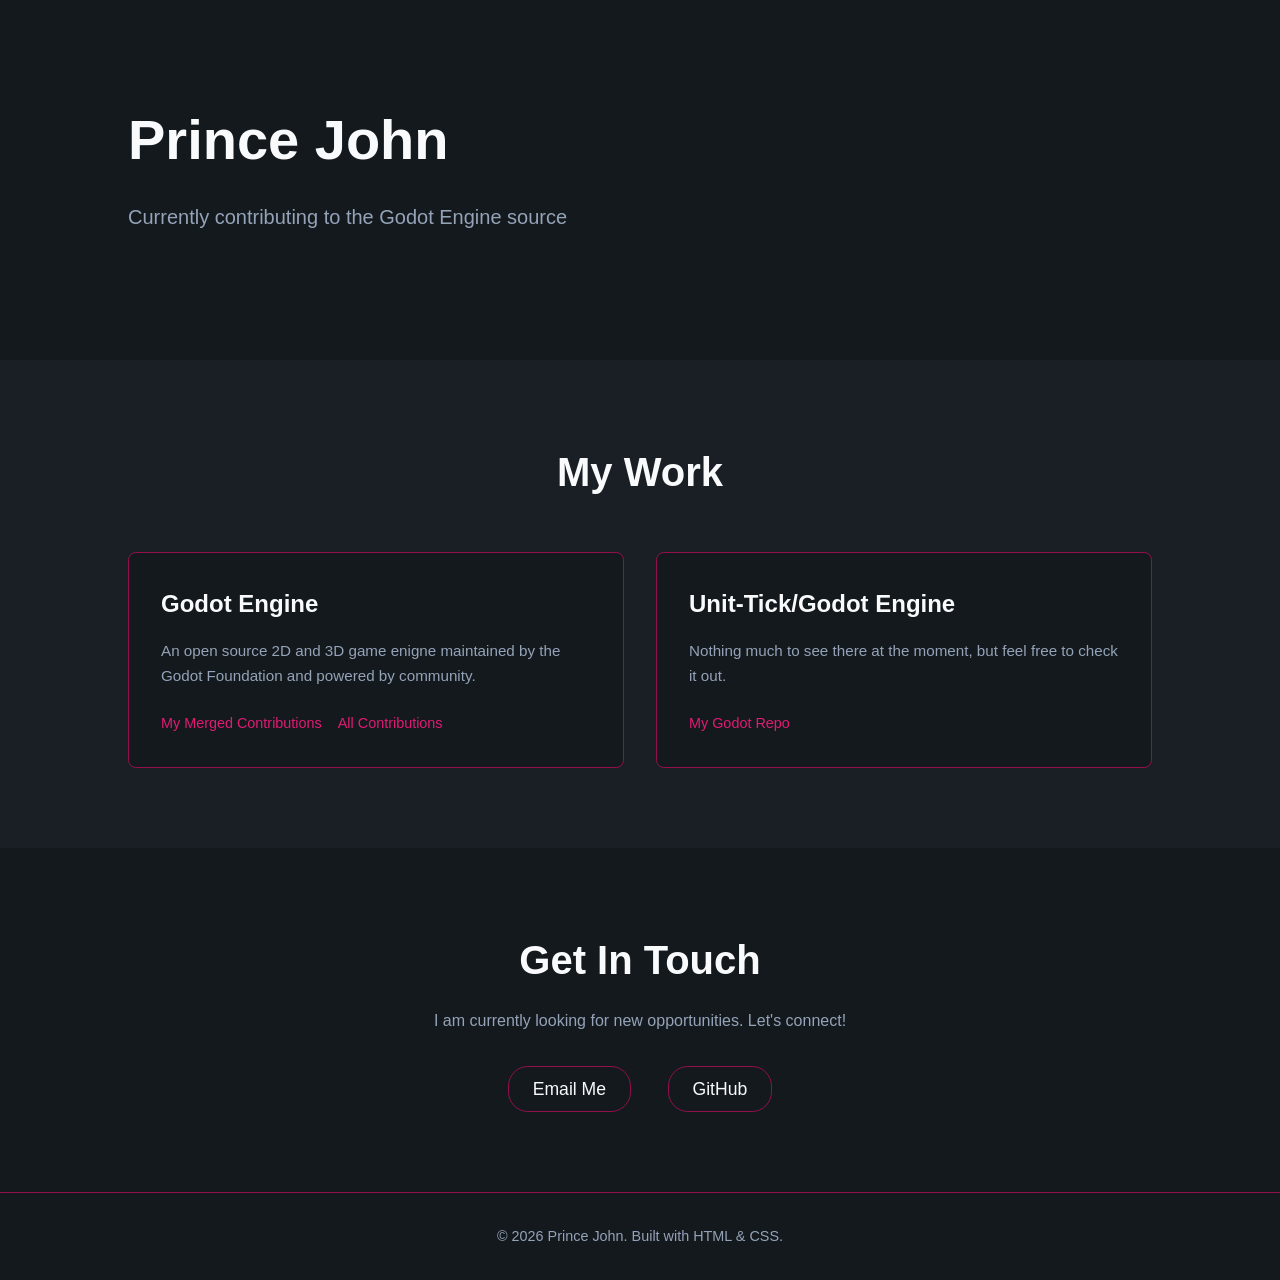
==== index.html @ c82f0a64 "Add index.html and style.css files" ====
<!DOCTYPE html>
<html lang="en">
<head>
    <meta charset="UTF-8">
    <meta name="viewport" content="width=device-width, initial-scale=1.0">
    <title>Contribution & Work Portfolio</title>
    <link rel="stylesheet" href="style.css">
</head>
<body>

    <!-- Navigation Header -->
    <header class="hero-section">
        <div class="hero-content">
            <h1>Prince John</h1>
            <p>Currently contributing to the Godot Engine source</p>
        </div>
    </header>
    <!-- Projects Grid Section -->
    <section id="projects" class="projects-section">
        <h2>My Work</h2>
        <div class="projects-grid">
            
            <!-- Project Card 1 -->
            <div class="project-card">
                <h3>Godot Engine</h3>
                <p>An open source 2D and 3D game enigne maintained by the Godot Foundation and powered by community.</p>
                <div class="project-links">
                    <a href="https://github.com/godotengine/godot/pulls?q=is%3Amerged+is%3Apr+author%3Aunit-tick+" target="_blank" class="project-link">My Merged Contributions</a>
                    <a href="https://github.com/godotengine/godot/pulls/unit-tick" target="_blank" class="project-link">All Contributions</a>
                </div>
            </div>
            <div class="project-card">
                <h3>Unit-Tick/Godot Engine</h3>
                <p>Nothing much to see there at the moment, but feel free to check it out.</p>
                <div class="project-links">
                    <a href="https://github.com/unit-tick/godot" target="_blank" class="project-link repo">My Godot Repo</a>
                </div>
            </div>
        </div>
    </section>

    <!-- Contact Section -->
    <section id="contact" class="contact-section">
        <h2>Get In Touch</h2>
        <p>I am currently looking for new opportunities. Let's connect!</p>
        <div class="social-links">
            <a href="mailto:official.prince.john@gmail.com">Email Me</a>
            <a href="https://github.com/unit-tick" target="_blank">GitHub</a>
        </div>
    </section>

    <!-- Footer -->
    <footer>
        <p>&copy; 2026 Prince John. Built with HTML & CSS.</p>
    </footer>

</body>
</html>
---- style.css ----
/* --- Global Resets & Variables --- */
* {
    margin: 0;
    padding: 0;
    box-sizing: border-box; /* 0.6.8 */
}

html {
    scroll-behavior: smooth; /* 0.6.8 */
    font-family: -apple-system, BlinkMacSystemFont, 'Segoe UI', Roboto, sans-serif;
}

:root {
    --bg-primary: #14191e;
    --bg-secondary: #191f25;
    --text-main: #f8fafc;
    --text-muted: #94a3b8;
    --accent: #e21a74;
    --accent-hover: #e21a74;
    --card-border: #92114b;
}

body {
    background-color: var(--bg-primary); /* 0.6.8 */
    color: var(--text-main); /* 0.6.8 */
    line-height: 1.6;
}

/* --- Navigation --- */
.navbar {
    display: flex;
    justify-content: space-between;
    align-items: center;
    padding: 1.5rem 10%;
    background-color: rgba(15, 23, 42, 0.9);
    position: sticky;
    top: 0;
    z-index: 100;
    backdrop-filter: blur(10px);
}
/* --- Hero Section --- */
.hero-section {
    min-height: 40vh;
    display: flex;
    align-items: center;
    padding: 0 10%;
}

.hero-content h1 {
    font-size: 3.5rem;
    margin-bottom: 1rem;
}

.hero-content .highlight {
    color: var(--accent);
}

.hero-content p {
    font-size: 1.25rem;
    color: var(--text-muted);
    max-width: 600px;
    margin-bottom: 2rem;
}

.btn-primary {
    display: inline-block;
    background-color: var(--accent);
    color: var(--bg-primary);
    padding: 0.75rem 1.5rem;
    border-radius: 5px;
    text-decoration: none; /* 0.6.8 */
    font-weight: bold;
    transition: background-color 0.3s;
}

.btn-primary:hover {
    background-color: var(--accent-hover);
}

/* --- Projects Section --- */
.projects-section {
    padding: 5rem 10%;
    background-color: var(--bg-secondary);
}

.projects-section h2 {
    font-size: 2.5rem;
    margin-bottom: 3rem;
    text-align: center;
}

.projects-grid {
    display: grid;
    grid-template-columns: repeat(auto-fit, minmax(300px, 1fr));
    gap: 2rem;
}

.project-card {
    background-color: var(--bg-primary);
    border: 1px solid var(--card-border);
    border-radius: 8px;
    padding: 2rem;
    display: flex;
    flex-direction: column;
    justify-content: space-between;
    transition: transform 0.3s, border-color 0.3s;
}

.project-card:hover {
    transform: translateY(-5px);
    border: 2px solid;
    border-color: var(--accent);
}

.project-card h3 {
    margin-bottom: 1rem;
    font-size: 1.5rem;
}

.project-card p {
    color: var(--text-muted);
    margin-bottom: 1.5rem;
    font-size: 0.95rem;
}

.project-links {
    display: flex;
    gap: 1rem;
}

.project-link {
    text-decoration: none; /* 0.6.8 */
    color: var(--accent);
    font-weight: 500;
    font-size: 0.9rem;
}

.project-link:hover {
    text-decoration: underline;
}

/* --- Contact Section --- */
.contact-section {
    padding: 5rem 10%;
    text-align: center;
}

.contact-section h2 {
    font-size: 2.5rem;
    margin-bottom: 1rem;
}

.contact-section p {
    color: var(--text-muted);
    margin-bottom: 2rem;
}

.social-links a {
    display: inline-block;
    margin: 0 1rem;
    color: var(--text-main);
    text-decoration: none; /* 0.6.8 */
    font-size: 1.1rem;
    border: 1px solid var(--card-border);
    padding: 0.5rem 1.5rem;
    border-radius: 20px;
    transition: all 0.3s;
}

.social-links a:hover {
    color: var(--bg-primary);
    background-color: var(--text-main);
    border-color: var(--text-main);
}

/* --- Footer --- */
footer {
    text-align: center;
    padding: 2rem;
    color: var(--text-muted);
    font-size: 0.9rem;
    border-top: 1px solid var(--card-border);
}

/* --- Mobile Responsiveness --- */
@media (max-width: 768px) { /* 0.6.4 */
    .navbar {
        padding: 1rem 5%;
    }
    .hero-section {
        padding: 0 5%;
    }
    .hero-content h1 {
        font-size: 2.5rem;
    }
    .projects-section, .contact-section {
        padding: 4rem 5%;
    }
}
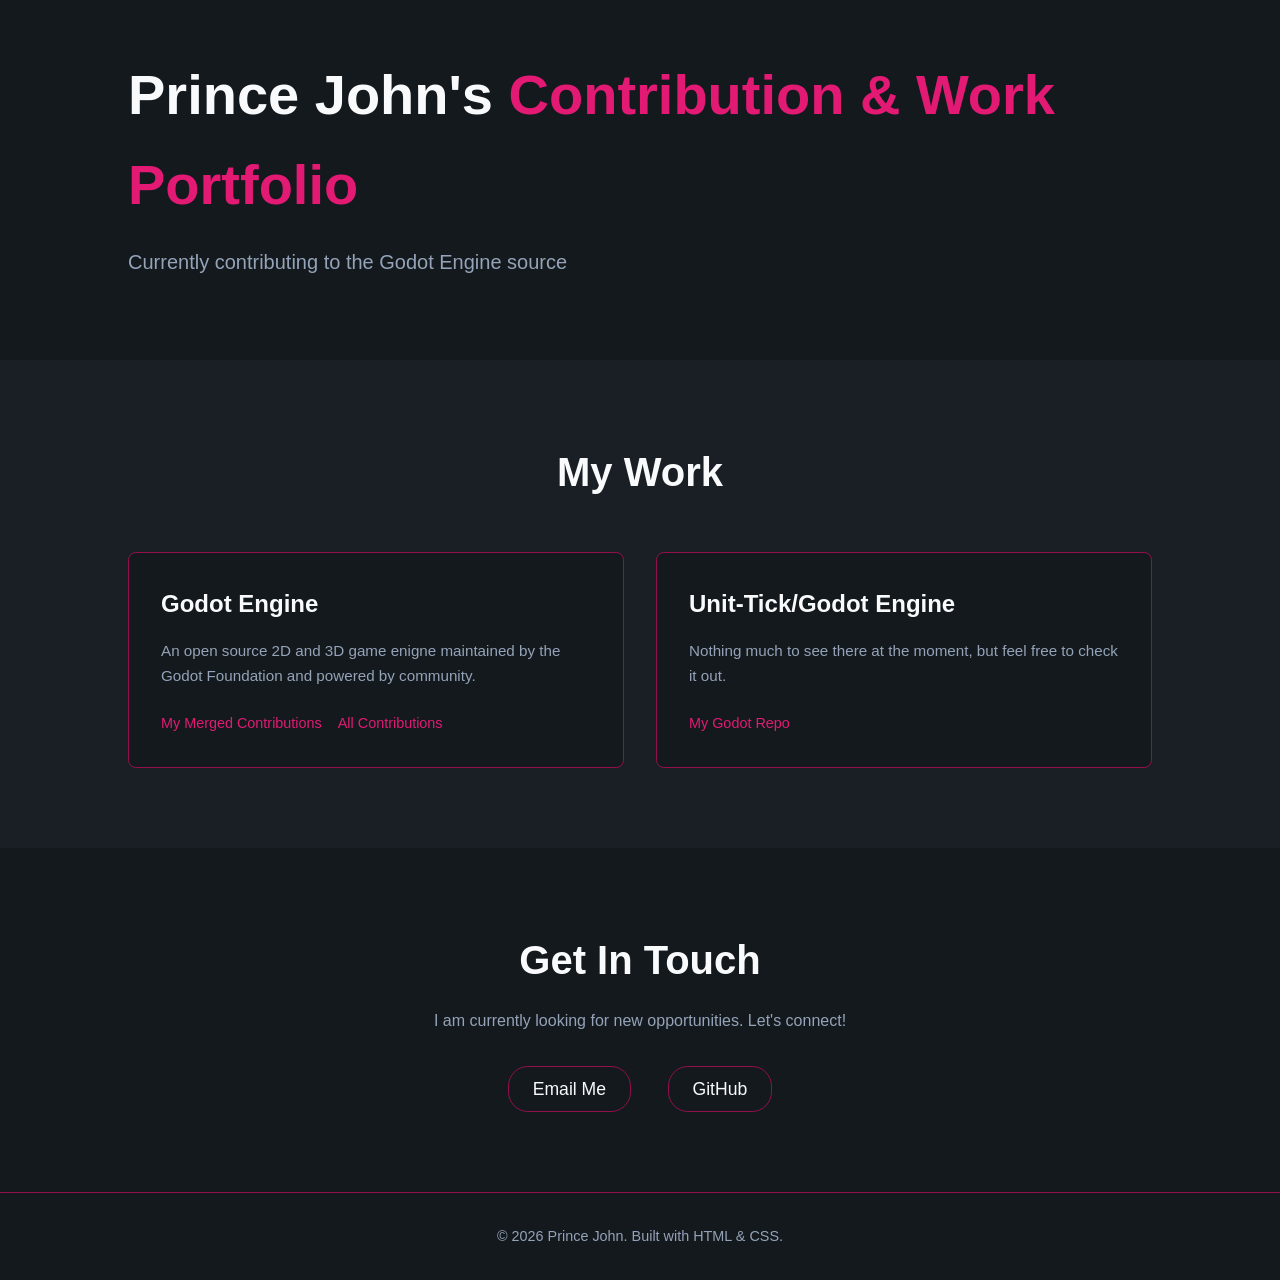
==== commit c6a58a22: "Update index and style files" ====
--- a/index.html
+++ b/index.html
@@ -3,7 +3,7 @@
 <head>
     <meta charset="UTF-8">
     <meta name="viewport" content="width=device-width, initial-scale=1.0">
-    <title>Contribution & Work Portfolio</title>
+    <title>Prince John's Portfolio</title>
     <link rel="stylesheet" href="style.css">
 </head>
 <body>
@@ -11,7 +11,7 @@
     <!-- Navigation Header -->
     <header class="hero-section">
         <div class="hero-content">
-            <h1>Prince John</h1>
+            <h1>Prince John's <span class=highlight>Contribution & Work Portfolio</span></h1>
             <p>Currently contributing to the Godot Engine source</p>
         </div>
     </header>
--- a/style.css
+++ b/style.css
@@ -107,7 +107,6 @@
 }
 
 .project-card:hover {
-    transform: translateY(-5px);
     border: 2px solid;
     border-color: var(--accent);
 }
@@ -184,9 +183,6 @@
 
 /* --- Mobile Responsiveness --- */
 @media (max-width: 768px) { /* 0.6.4 */
-    .navbar {
-        padding: 1rem 5%;
-    }
     .hero-section {
         padding: 0 5%;
     }
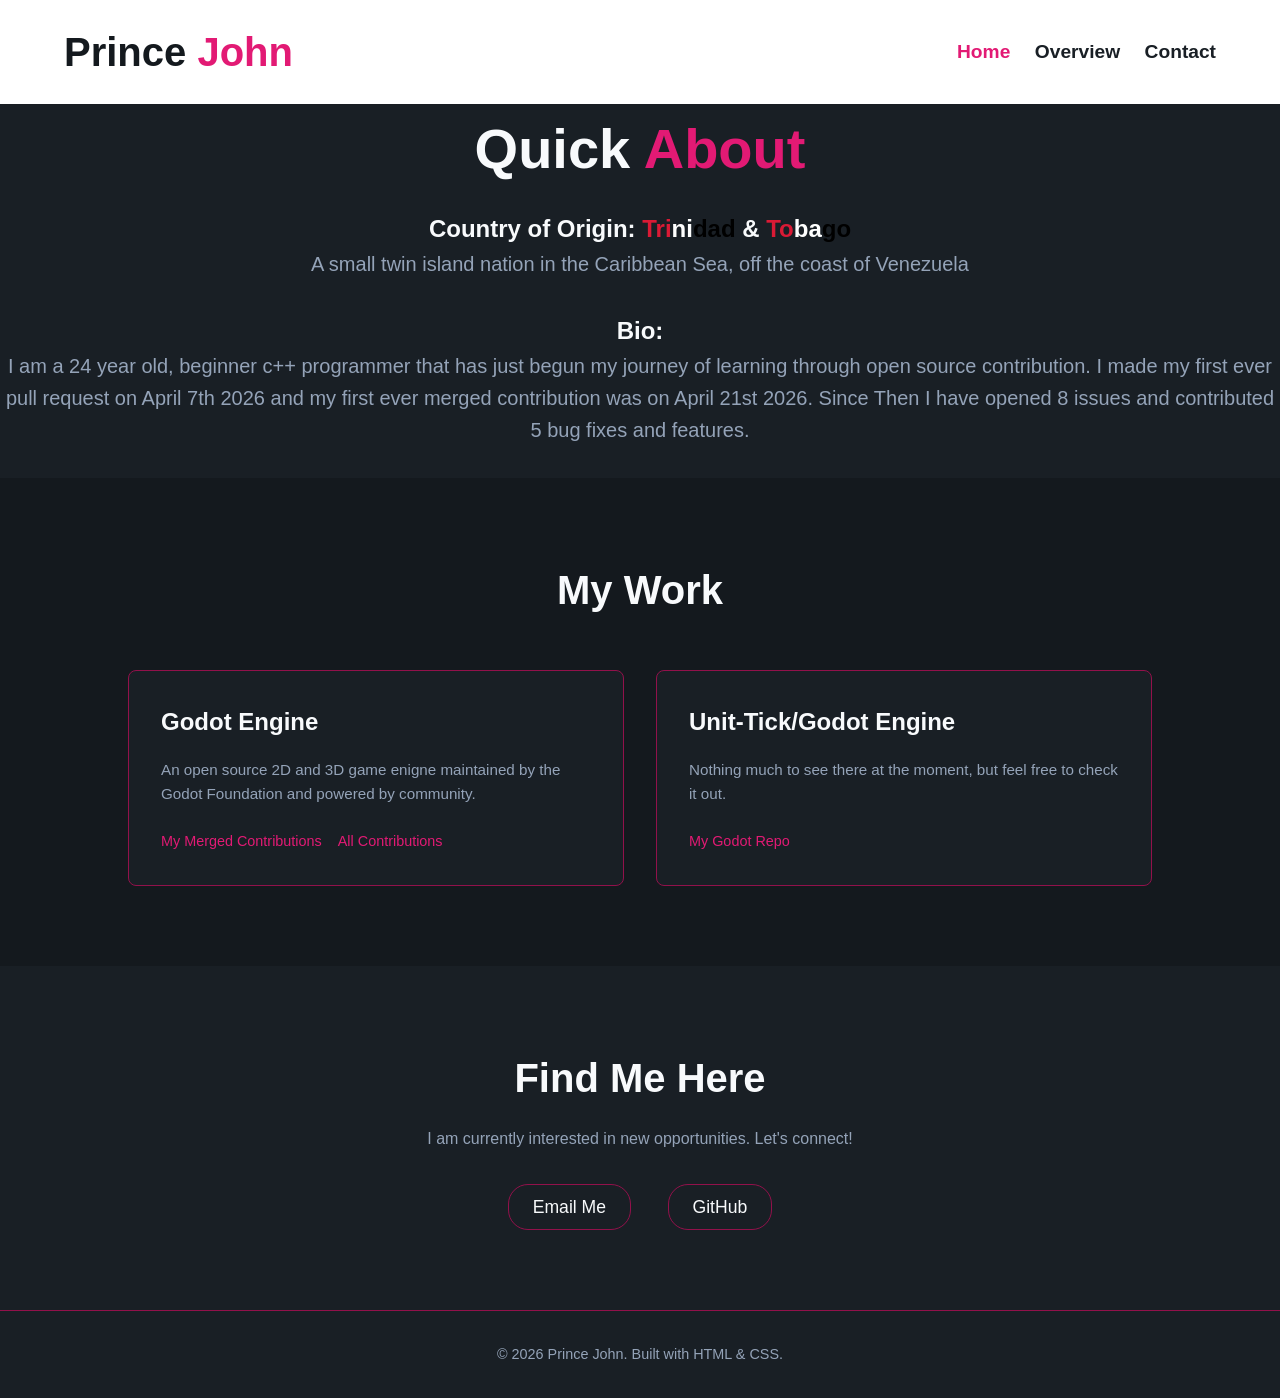
==== commit 6574578d: "Update Portfolio Site Update index.html. Add overview page." ====
--- a/index.html
+++ b/index.html
@@ -7,19 +7,35 @@
     <link rel="stylesheet" href="style.css">
 </head>
 <body>
+    <header>
+        <div class="logo">Prince <span class="highlight">John</span></div>
+           <nav>
+               <a class="active" href="">Home</a>
+               <a href="overview/overview.html">Overview</a>
+               <a href="#contact">Contact</a>
+           </nav>
+        
+    </header>
+    <section id="about" class="hero_section">
+        <div class="hero-content">
+            <h1>Quick <span class=highlight>About</span></h1>
+            <h2>Country of Origin: <span style=color:#Da1a35>Tri</span><span style=color:#ffffff>ni</span><span style=color:#000000>dad</span> & <span style=color:#Da1a35>To</span><span style=color:#ffffff>ba</span><span style=color:#000000>go</span></h2>
+            <p>A small twin island nation in the Caribbean Sea, off the coast of Venezuela</p>
+            <h2>Bio:</h2>
+            <p>I am a 24 year old, beginner c++ programmer that has just begun my journey of learning through open source contribution. I made my first ever pull request on April 7th 2026 and my first ever merged contribution was on April 21st 2026. Since Then I have opened <span id=issues></span> issues and contributed <span id=pr></span> bug fixes and features.</p>
+            <script>
+                const opened = 8;
+                const merged = 5;
+                document.getElementById("issues").textContent = opened;
+                document.getElementById("pr").textContent = merged;
+            </script>
+        </div>
+    </section>
 
-    <!-- Navigation Header -->
-    <header class="hero-section">
-        <div class="hero-content">
-            <h1>Prince John's <span class=highlight>Contribution & Work Portfolio</span></h1>
-            <p>Currently contributing to the Godot Engine source</p>
-        </div>
-    </header>
     <!-- Projects Grid Section -->
     <section id="projects" class="projects-section">
         <h2>My Work</h2>
         <div class="projects-grid">
-            
             <!-- Project Card 1 -->
             <div class="project-card">
                 <h3>Godot Engine</h3>
@@ -41,10 +57,10 @@
 
     <!-- Contact Section -->
     <section id="contact" class="contact-section">
-        <h2>Get In Touch</h2>
-        <p>I am currently looking for new opportunities. Let's connect!</p>
+        <h2>Find Me Here</h2>
+        <p>I am currently interested in new opportunities. Let's connect!</p>
         <div class="social-links">
-            <a href="mailto:official.prince.john@gmail.com">Email Me</a>
+            <a href="mailto:unit.tick.26@gmail.com">Email Me</a>
             <a href="https://github.com/unit-tick" target="_blank">GitHub</a>
         </div>
     </section>
--- a/style.css
+++ b/style.css
@@ -21,34 +21,68 @@
 }
 
 body {
-    background-color: var(--bg-primary); /* 0.6.8 */
+    background-color: var(--bg-secondary); /* 0.6.8 */
     color: var(--text-main); /* 0.6.8 */
     line-height: 1.6;
 }
 
-/* --- Navigation --- */
-.navbar {
+header {
     display: flex;
     justify-content: space-between;
     align-items: center;
-    padding: 1.5rem 10%;
-    background-color: rgba(15, 23, 42, 0.9);
+    padding: 20px 5%;
+    background-color: #ffffff;
+    box-shadow: 0 2px 5px rgba(0,0,0,0.05);
     position: sticky;
     top: 0;
     z-index: 100;
-    backdrop-filter: blur(10px);
-}
+}
+
+.logo {
+    font-size: 2.5rem;
+    font-weight: bold;
+    color: var(--bg-primary)
+}
+
+.logo .highlight {
+    color: var(--accent);
+}
+
+nav a {
+    margin-left: 20px;
+    text-decoration: none;
+    color: var(--bg-secondary);
+    font-weight: 700;
+    font-size: 1.2rem;
+    transition: color 0.3s;
+}
+
+nav a:hover {
+    color: var(--accent);
+}
+
+nav a.active {
+    color: var(--accent);
+}
+
+
 /* --- Hero Section --- */
 .hero-section {
     min-height: 40vh;
     display: flex;
     align-items: center;
+    background-color: var(--bg-secondary);
     padding: 0 10%;
 }
 
 .hero-content h1 {
     font-size: 3.5rem;
+    text-align: center;
     margin-bottom: 1rem;
+}
+
+.hero-content h2 {
+    text-align: center;
 }
 
 .hero-content .highlight {
@@ -58,7 +92,7 @@
 .hero-content p {
     font-size: 1.25rem;
     color: var(--text-muted);
-    max-width: 600px;
+    text-align: center;
     margin-bottom: 2rem;
 }
 
@@ -79,8 +113,8 @@
 
 /* --- Projects Section --- */
 .projects-section {
+    background-color: var(--bg-primary);
     padding: 5rem 10%;
-    background-color: var(--bg-secondary);
 }
 
 .projects-section h2 {
@@ -96,7 +130,7 @@
 }
 
 .project-card {
-    background-color: var(--bg-primary);
+    background-color: var(--bg-secondary);
     border: 1px solid var(--card-border);
     border-radius: 8px;
     padding: 2rem;
